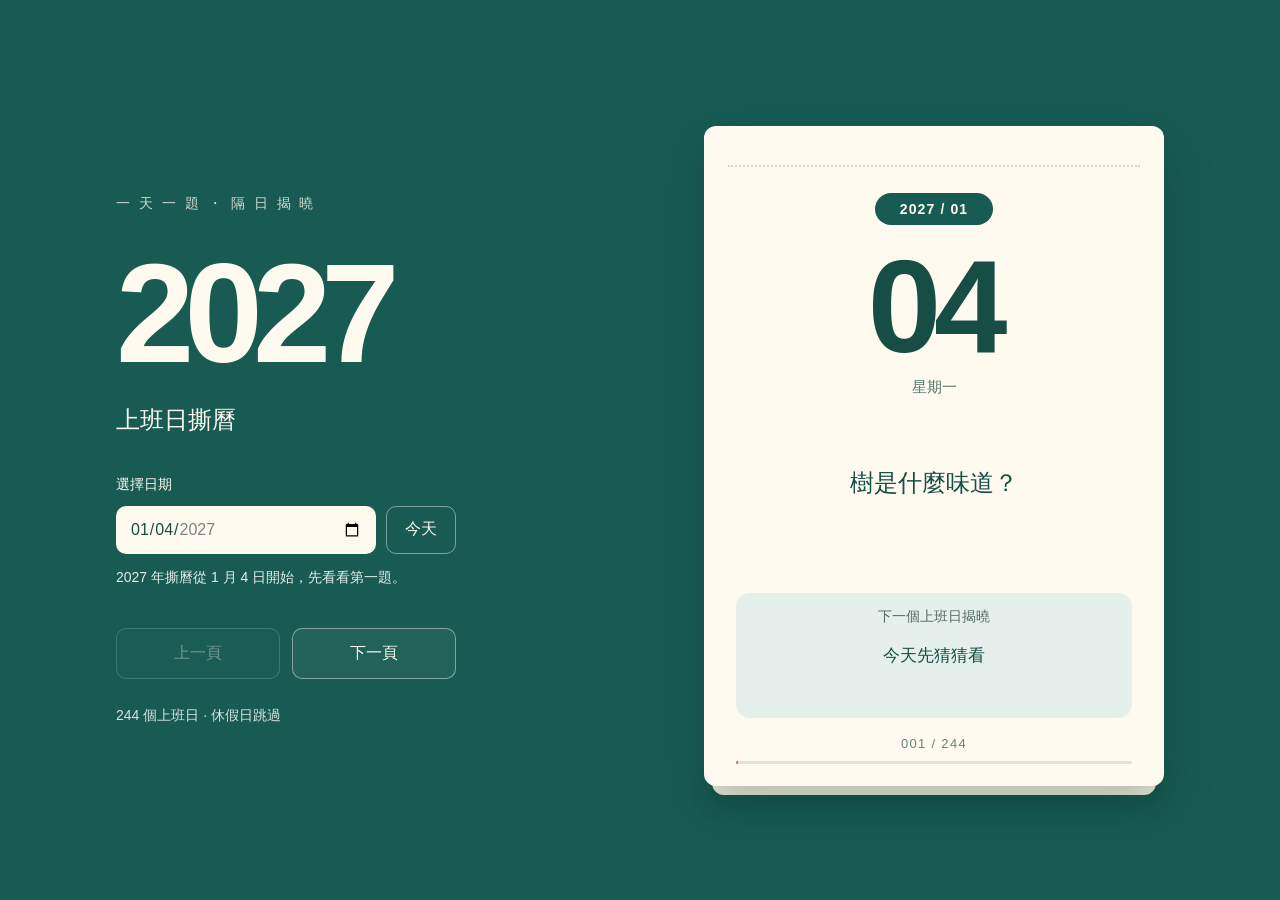
==== calendar-2027/index.html @ 79fb7522 "Publish 2027 daily pun calendar in independent subdirectory" ====
<!doctype html>
<html lang="zh-Hant-TW">
<head>
<meta charset="utf-8"><meta name="viewport" content="width=device-width,initial-scale=1">
<meta name="theme-color" content="#175b52"><title>2027 上班日撕曆</title>
<meta name="description" content="2027 年 244 個上班日，每天一則諧音梗，下一個上班日揭曉答案。">
<link rel="icon" type="image/svg+xml" href="data:image/svg+xml,%3Csvg xmlns='http://www.w3.org/2000/svg' viewBox='0 0 32 32'%3E%3Crect x='3' y='4' width='26' height='25' rx='5' fill='%23175b52'/%3E%3Cpath d='M3 12h26' stroke='%23fffaf0' stroke-width='2'/%3E%3Ctext x='16' y='25' text-anchor='middle' font-size='13' font-family='sans-serif' fill='%23fffaf0'%3E27%3C/text%3E%3C/svg%3E">
<style>
:root{font-family:-apple-system,BlinkMacSystemFont,"Noto Sans TC","PingFang TC","Microsoft JhengHei",sans-serif;color:#164e46;background:#175b52;font-synthesis:none;font-size:16px}*{box-sizing:border-box}body{margin:0}button,input{font:inherit}button{cursor:pointer}button:disabled{opacity:.38;cursor:default}button:focus-visible,input:focus-visible{outline:3px solid #df9b58;outline-offset:4px}main{max-width:1120px;margin:auto;padding:50px 36px 30px;display:grid;grid-template-columns:1fr 460px;gap:64px;align-items:center;min-height:100svh}.intro{color:#fffaf0}.eyebrow{font-size:.875rem;letter-spacing:.18em;opacity:.8}.year{font-size:clamp(5rem,11vw,9rem);font-weight:650;letter-spacing:-.07em;line-height:1.1;margin:24px 0 12px}.intro h1{font-size:1.5rem;font-weight:500;margin:0 0 40px}.date-control{display:flex;flex-direction:column;align-items:flex-start;gap:12px}.date-control label{font-size:.875rem}.picker-row{display:flex;gap:10px;width:100%;max-width:340px}input[type=date]{width:100%;min-width:0;background:#fffaf0;color:#164e46;border:0;border-radius:10px;padding:13px 14px;min-height:48px;color-scheme:light}.today{background:transparent;border:1px solid #ffffff70;color:#fffaf0;border-radius:10px;padding:12px 18px;white-space:nowrap}.note{font-size:.875rem;line-height:1.65;min-height:3em;max-width:330px;color:#e3eeea;margin:12px 0 20px}.nav{display:flex;gap:12px;max-width:340px}.nav button{flex:1;border:1px solid #ffffff70;background:#ffffff0b;color:#fffaf0;border-radius:10px;padding:14px 12px;min-height:48px}.nav button:not(:disabled):hover,.today:hover{background:#ffffff20}.meta{font-size:.875rem;color:#d6e4df;margin:28px 0 0}.paper-wrap{position:relative;padding-bottom:9px}.paper-wrap:after{content:"";position:absolute;left:8px;right:8px;bottom:0;height:30px;background:#eee8d9;border-radius:0 0 12px 12px;z-index:0;box-shadow:0 8px 22px #092c2a30}.paper{position:relative;z-index:1;background:#fffaf0;border-radius:12px;padding:27px 32px 22px;box-shadow:0 18px 48px #092c2a40;min-height:660px;display:flex;flex-direction:column}.perforation{border-top:2px dotted #d5d8cc;margin:12px -8px 26px}.stamp{align-self:center;background:#175b52;color:#fffaf0;border-radius:30px;padding:8px 25px;font-size:.875rem;font-weight:600;letter-spacing:.08em}.day{font-size:8.25rem;font-weight:650;line-height:1;letter-spacing:-.055em;text-align:center;margin:16px 0 5px;font-variant-numeric:tabular-nums}.weekday{text-align:center;font-size:.9375rem;margin:0;color:#53776c}.question{font-size:1.5rem;font-weight:550;line-height:1.75;text-align:center;margin:24px 0 30px;min-height:125px;display:flex;align-items:center;justify-content:center;overflow-wrap:anywhere}.answer-box{background:#e5efeb;border-radius:14px;padding:15px 20px 20px;margin-top:auto;text-align:center;min-height:125px}.answer-label{font-size:.875rem;font-weight:500;color:#526d64;margin:0 0 15px}.answer{font-size:1.0625rem;line-height:1.8;margin:0;overflow-wrap:anywhere}.count{text-align:center;font-size:.8125rem;color:#688177;letter-spacing:.1em;margin:18px 0 10px}.progress{height:3px;background:#dde5db;border-radius:10px;overflow:hidden}.progress span{display:block;height:100%;background:#c77952;width:0;transition:width .2s}.closing .day{font-size:2rem;letter-spacing:0;line-height:1.5;margin:35px 0 12px}.closing .question{font-size:1.1875rem}.closing .answer{font-size:1.5rem}.paper.changing{animation:turn .22s ease-out}@keyframes turn{from{opacity:.45;transform:translateY(7px)}to{opacity:1;transform:translateY(0)}}@media(max-width:850px){main{grid-template-columns:1fr;gap:25px;padding:24px 18px 28px;max-width:540px;min-height:auto}.eyebrow{display:none}.year{font-size:2rem;line-height:1;margin:0;letter-spacing:-.05em}.intro h1{font-size:1rem;margin:0;font-weight:400}.title-row{display:flex;justify-content:space-between;align-items:center;margin-bottom:20px}.date-control{flex-direction:row;align-items:center;gap:12px}.date-control label{white-space:nowrap}.picker-row{max-width:none}.note{max-width:none;min-height:0;margin:10px 0 16px;font-size:.8125rem}.nav{max-width:none}.meta{display:none}.paper{padding:20px 27px 18px;min-height:590px}.perforation{margin:7px -5px 20px}.day{font-size:7rem}.question{font-size:1.375rem;min-height:105px;margin:18px 0 24px}.answer-box{min-height:120px}.nav button{padding:11px 10px}.answer{font-size:1rem}}@media(prefers-reduced-motion:reduce){*{animation:none!important;transition:none!important}}@media print{body{background:white}main{display:block;padding:0}.intro{display:none}.paper-wrap{max-width:105mm;margin:auto}.paper-wrap:after{display:none}.paper{box-shadow:none}}
</style>
</head>
<body><main>
<section class="intro" aria-label="日期選擇">
<div class="eyebrow">一 天 一 題 ・ 隔 日 揭 曉</div>
<div class="title-row"><div class="year">2027</div><h1>上班日撕曆</h1></div>
<div class="date-control"><label for="date">選擇日期</label><div class="picker-row"><input id="date" type="date" min="2027-01-04" max="2027-12-30"><button type="button" class="today" id="today">今天</button></div></div>
<p class="note" id="note" role="status"></p>
<nav class="nav" aria-label="切換撕曆"><button id="prev" type="button">上一頁</button><button id="next" type="button">下一頁</button></nav>
<p class="meta">244 個上班日 · 休假日跳過</p>
</section>
<div class="paper-wrap"><article class="paper" id="paper" aria-label="當日撕曆">
<div class="perforation" aria-hidden="true"></div><div class="stamp" id="stamp"></div><div class="day" id="day"></div><p class="weekday" id="weekday"></p>
<h2 class="question" id="question"></h2>
<section class="answer-box" aria-labelledby="answer-label"><h3 class="answer-label" id="answer-label"></h3><p class="answer" id="answer"></p></section>
<div class="count" id="count"></div><div class="progress" aria-hidden="true"><span id="progress"></span></div>
</article></div>
</main><script src="calendar-data.js"></script><script src="calendar.js"></script></body></html>
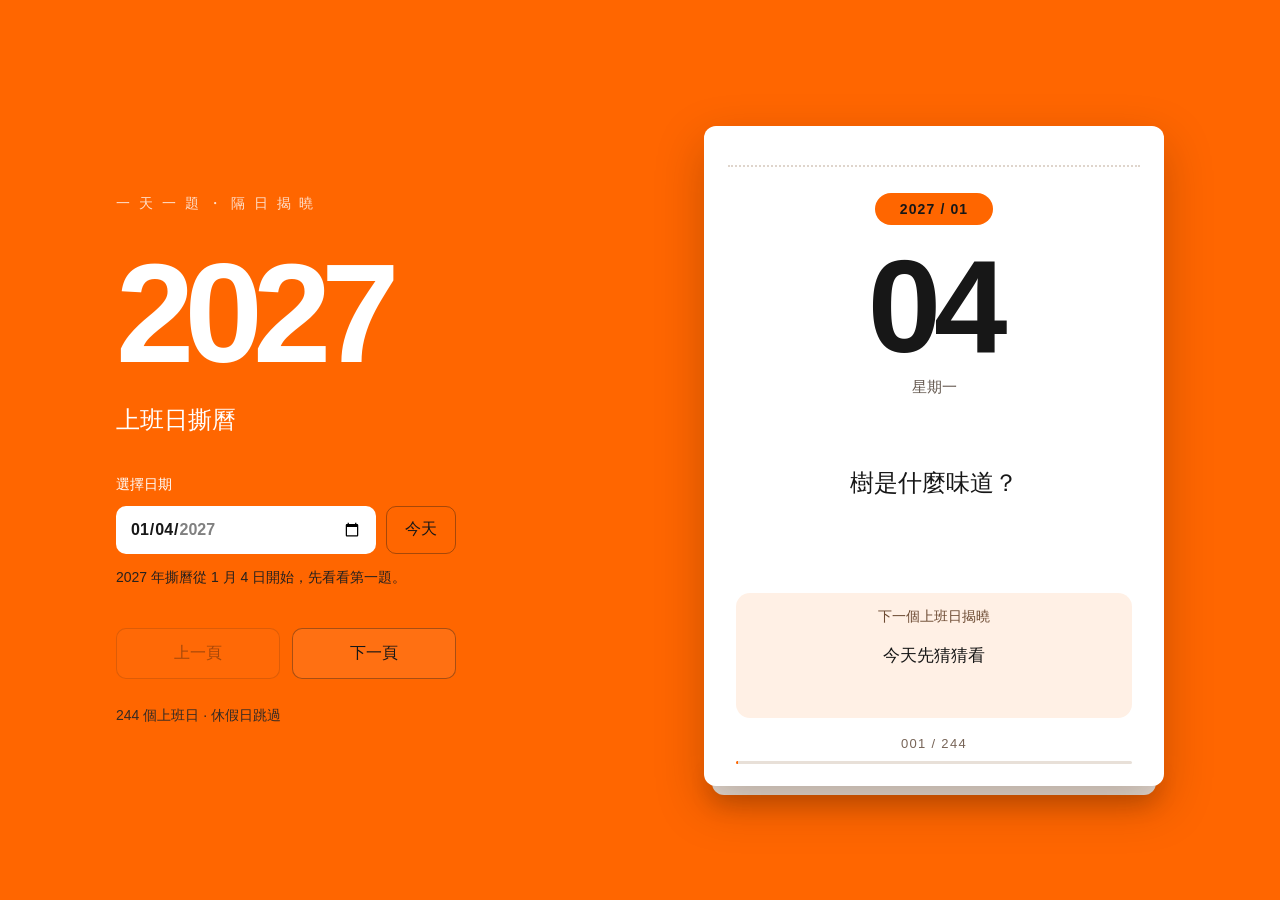
==== commit fbdd8420: "Restyle daily calendar with bold orange, black and white theme" ====
--- a/calendar-2027/index.html
+++ b/calendar-2027/index.html
@@ -2,12 +2,14 @@
 <html lang="zh-Hant-TW">
 <head>
 <meta charset="utf-8"><meta name="viewport" content="width=device-width,initial-scale=1">
-<meta name="theme-color" content="#175b52"><title>2027 上班日撕曆</title>
+<meta name="theme-color" content="#ff6600"><title>2027 上班日撕曆</title>
 <meta name="description" content="2027 年 244 個上班日，每天一則諧音梗，下一個上班日揭曉答案。">
-<link rel="icon" type="image/svg+xml" href="data:image/svg+xml,%3Csvg xmlns='http://www.w3.org/2000/svg' viewBox='0 0 32 32'%3E%3Crect x='3' y='4' width='26' height='25' rx='5' fill='%23175b52'/%3E%3Cpath d='M3 12h26' stroke='%23fffaf0' stroke-width='2'/%3E%3Ctext x='16' y='25' text-anchor='middle' font-size='13' font-family='sans-serif' fill='%23fffaf0'%3E27%3C/text%3E%3C/svg%3E">
+<link rel="icon" type="image/svg+xml" href="data:image/svg+xml,%3Csvg xmlns='http://www.w3.org/2000/svg' viewBox='0 0 32 32'%3E%3Crect x='3' y='4' width='26' height='25' rx='5' fill='%23ff6600'/%3E%3Cpath d='M3 12h26' stroke='%23171717' stroke-width='2'/%3E%3Ctext x='16' y='25' text-anchor='middle' font-size='13' font-family='sans-serif' fill='%23171717'%3E27%3C/text%3E%3C/svg%3E">
 <style>
-:root{font-family:-apple-system,BlinkMacSystemFont,"Noto Sans TC","PingFang TC","Microsoft JhengHei",sans-serif;color:#164e46;background:#175b52;font-synthesis:none;font-size:16px}*{box-sizing:border-box}body{margin:0}button,input{font:inherit}button{cursor:pointer}button:disabled{opacity:.38;cursor:default}button:focus-visible,input:focus-visible{outline:3px solid #df9b58;outline-offset:4px}main{max-width:1120px;margin:auto;padding:50px 36px 30px;display:grid;grid-template-columns:1fr 460px;gap:64px;align-items:center;min-height:100svh}.intro{color:#fffaf0}.eyebrow{font-size:.875rem;letter-spacing:.18em;opacity:.8}.year{font-size:clamp(5rem,11vw,9rem);font-weight:650;letter-spacing:-.07em;line-height:1.1;margin:24px 0 12px}.intro h1{font-size:1.5rem;font-weight:500;margin:0 0 40px}.date-control{display:flex;flex-direction:column;align-items:flex-start;gap:12px}.date-control label{font-size:.875rem}.picker-row{display:flex;gap:10px;width:100%;max-width:340px}input[type=date]{width:100%;min-width:0;background:#fffaf0;color:#164e46;border:0;border-radius:10px;padding:13px 14px;min-height:48px;color-scheme:light}.today{background:transparent;border:1px solid #ffffff70;color:#fffaf0;border-radius:10px;padding:12px 18px;white-space:nowrap}.note{font-size:.875rem;line-height:1.65;min-height:3em;max-width:330px;color:#e3eeea;margin:12px 0 20px}.nav{display:flex;gap:12px;max-width:340px}.nav button{flex:1;border:1px solid #ffffff70;background:#ffffff0b;color:#fffaf0;border-radius:10px;padding:14px 12px;min-height:48px}.nav button:not(:disabled):hover,.today:hover{background:#ffffff20}.meta{font-size:.875rem;color:#d6e4df;margin:28px 0 0}.paper-wrap{position:relative;padding-bottom:9px}.paper-wrap:after{content:"";position:absolute;left:8px;right:8px;bottom:0;height:30px;background:#eee8d9;border-radius:0 0 12px 12px;z-index:0;box-shadow:0 8px 22px #092c2a30}.paper{position:relative;z-index:1;background:#fffaf0;border-radius:12px;padding:27px 32px 22px;box-shadow:0 18px 48px #092c2a40;min-height:660px;display:flex;flex-direction:column}.perforation{border-top:2px dotted #d5d8cc;margin:12px -8px 26px}.stamp{align-self:center;background:#175b52;color:#fffaf0;border-radius:30px;padding:8px 25px;font-size:.875rem;font-weight:600;letter-spacing:.08em}.day{font-size:8.25rem;font-weight:650;line-height:1;letter-spacing:-.055em;text-align:center;margin:16px 0 5px;font-variant-numeric:tabular-nums}.weekday{text-align:center;font-size:.9375rem;margin:0;color:#53776c}.question{font-size:1.5rem;font-weight:550;line-height:1.75;text-align:center;margin:24px 0 30px;min-height:125px;display:flex;align-items:center;justify-content:center;overflow-wrap:anywhere}.answer-box{background:#e5efeb;border-radius:14px;padding:15px 20px 20px;margin-top:auto;text-align:center;min-height:125px}.answer-label{font-size:.875rem;font-weight:500;color:#526d64;margin:0 0 15px}.answer{font-size:1.0625rem;line-height:1.8;margin:0;overflow-wrap:anywhere}.count{text-align:center;font-size:.8125rem;color:#688177;letter-spacing:.1em;margin:18px 0 10px}.progress{height:3px;background:#dde5db;border-radius:10px;overflow:hidden}.progress span{display:block;height:100%;background:#c77952;width:0;transition:width .2s}.closing .day{font-size:2rem;letter-spacing:0;line-height:1.5;margin:35px 0 12px}.closing .question{font-size:1.1875rem}.closing .answer{font-size:1.5rem}.paper.changing{animation:turn .22s ease-out}@keyframes turn{from{opacity:.45;transform:translateY(7px)}to{opacity:1;transform:translateY(0)}}@media(max-width:850px){main{grid-template-columns:1fr;gap:25px;padding:24px 18px 28px;max-width:540px;min-height:auto}.eyebrow{display:none}.year{font-size:2rem;line-height:1;margin:0;letter-spacing:-.05em}.intro h1{font-size:1rem;margin:0;font-weight:400}.title-row{display:flex;justify-content:space-between;align-items:center;margin-bottom:20px}.date-control{flex-direction:row;align-items:center;gap:12px}.date-control label{white-space:nowrap}.picker-row{max-width:none}.note{max-width:none;min-height:0;margin:10px 0 16px;font-size:.8125rem}.nav{max-width:none}.meta{display:none}.paper{padding:20px 27px 18px;min-height:590px}.perforation{margin:7px -5px 20px}.day{font-size:7rem}.question{font-size:1.375rem;min-height:105px;margin:18px 0 24px}.answer-box{min-height:120px}.nav button{padding:11px 10px}.answer{font-size:1rem}}@media(prefers-reduced-motion:reduce){*{animation:none!important;transition:none!important}}@media print{body{background:white}main{display:block;padding:0}.intro{display:none}.paper-wrap{max-width:105mm;margin:auto}.paper-wrap:after{display:none}.paper{box-shadow:none}}
-</style>
+:root{font-family:-apple-system,BlinkMacSystemFont,"Noto Sans TC","PingFang TC","Microsoft JhengHei",sans-serif;color:#171717;background:#ff6600;font-synthesis:none;font-size:16px}*{box-sizing:border-box}body{margin:0}button,input{font:inherit}button{cursor:pointer}button:disabled{opacity:.38;cursor:default}button:focus-visible,input:focus-visible{outline:3px solid #171717;outline-offset:4px}main{max-width:1120px;margin:auto;padding:50px 36px 30px;display:grid;grid-template-columns:1fr 460px;gap:64px;align-items:center;min-height:100svh}.intro{color:#ffffff}.eyebrow{font-size:.875rem;letter-spacing:.18em;opacity:.8}.year{font-size:clamp(5rem,11vw,9rem);font-weight:650;letter-spacing:-.07em;line-height:1.1;margin:24px 0 12px}.intro h1{font-size:1.5rem;font-weight:500;margin:0 0 40px}.date-control{display:flex;flex-direction:column;align-items:flex-start;gap:12px}.date-control label{font-size:.875rem}.picker-row{display:flex;gap:10px;width:100%;max-width:340px}input[type=date]{width:100%;min-width:0;background:#ffffff;color:#171717;border:0;border-radius:10px;padding:13px 14px;min-height:48px;color-scheme:light}.today{background:transparent;border:1px solid #ffffff70;color:#ffffff;border-radius:10px;padding:12px 18px;white-space:nowrap}.note{font-size:.875rem;line-height:1.65;min-height:3em;max-width:330px;color:#26211e;margin:12px 0 20px}.nav{display:flex;gap:12px;max-width:340px}.nav button{flex:1;border:1px solid #ffffff70;background:#ffffff0b;color:#ffffff;border-radius:10px;padding:14px 12px;min-height:48px}.nav button:not(:disabled):hover,.today:hover{background:#ffffff20}.meta{font-size:.875rem;color:#342a24;margin:28px 0 0}.paper-wrap{position:relative;padding-bottom:9px}.paper-wrap:after{content:"";position:absolute;left:8px;right:8px;bottom:0;height:30px;background:#e8ded6;border-radius:0 0 12px 12px;z-index:0;box-shadow:0 8px 22px #27120530}.paper{position:relative;z-index:1;background:#ffffff;border-radius:12px;padding:27px 32px 22px;box-shadow:0 18px 48px #27120540;min-height:660px;display:flex;flex-direction:column}.perforation{border-top:2px dotted #dfd5cc;margin:12px -8px 26px}.stamp{align-self:center;background:#ff6600;color:#ffffff;border-radius:30px;padding:8px 25px;font-size:.875rem;font-weight:600;letter-spacing:.08em}.day{font-size:8.25rem;font-weight:650;line-height:1;letter-spacing:-.055em;text-align:center;margin:16px 0 5px;font-variant-numeric:tabular-nums}.weekday{text-align:center;font-size:.9375rem;margin:0;color:#63574e}.question{font-size:1.5rem;font-weight:550;line-height:1.75;text-align:center;margin:24px 0 30px;min-height:125px;display:flex;align-items:center;justify-content:center;overflow-wrap:anywhere}.answer-box{background:#fff0e5;border-radius:14px;padding:15px 20px 20px;margin-top:auto;text-align:center;min-height:125px}.answer-label{font-size:.875rem;font-weight:500;color:#6c4a32;margin:0 0 15px}.answer{font-size:1.0625rem;line-height:1.8;margin:0;overflow-wrap:anywhere}.count{text-align:center;font-size:.8125rem;color:#776457;letter-spacing:.1em;margin:18px 0 10px}.progress{height:3px;background:#e8e0d8;border-radius:10px;overflow:hidden}.progress span{display:block;height:100%;background:#ff6600;width:0;transition:width .2s}.closing .day{font-size:2rem;letter-spacing:0;line-height:1.5;margin:35px 0 12px}.closing .question{font-size:1.1875rem}.closing .answer{font-size:1.5rem}.paper.changing{animation:turn .22s ease-out}@keyframes turn{from{opacity:.45;transform:translateY(7px)}to{opacity:1;transform:translateY(0)}}@media(max-width:850px){main{grid-template-columns:1fr;gap:25px;padding:24px 18px 28px;max-width:540px;min-height:auto}.eyebrow{display:none}.year{font-size:2rem;line-height:1;margin:0;letter-spacing:-.05em}.intro h1{font-size:1rem;margin:0;font-weight:400}.title-row{display:flex;justify-content:space-between;align-items:center;margin-bottom:20px}.date-control{flex-direction:row;align-items:center;gap:12px}.date-control label{white-space:nowrap}.picker-row{max-width:none}.note{max-width:none;min-height:0;margin:10px 0 16px;font-size:.8125rem}.nav{max-width:none}.meta{display:none}.paper{padding:20px 27px 18px;min-height:590px}.perforation{margin:7px -5px 20px}.day{font-size:7rem}.question{font-size:1.375rem;min-height:105px;margin:18px 0 24px}.answer-box{min-height:120px}.nav button{padding:11px 10px}.answer{font-size:1rem}}@media(prefers-reduced-motion:reduce){*{animation:none!important;transition:none!important}}@media print{body{background:white}main{display:block;padding:0}.intro{display:none}.paper-wrap{max-width:105mm;margin:auto}.paper-wrap:after{display:none}.paper{box-shadow:none}}
+
++.intro{color:#171717}.year{font-weight:850}.intro h1{font-weight:700}.eyebrow{font-weight:650}.today,.nav button{color:#171717;border-color:#17171760;font-weight:600}.nav button{background:#ffffff12}.nav button:not(:disabled):hover,.today:hover{background:#171717;color:#ffffff}.stamp{color:#171717;font-weight:750}.day{font-weight:800}.question{font-weight:700}.paper{color:#171717}.picker-row input{font-weight:600}.answer-label{font-weight:650}.meta{color:#342a24}
++</style>
 </head>
 <body><main>
 <section class="intro" aria-label="日期選擇">
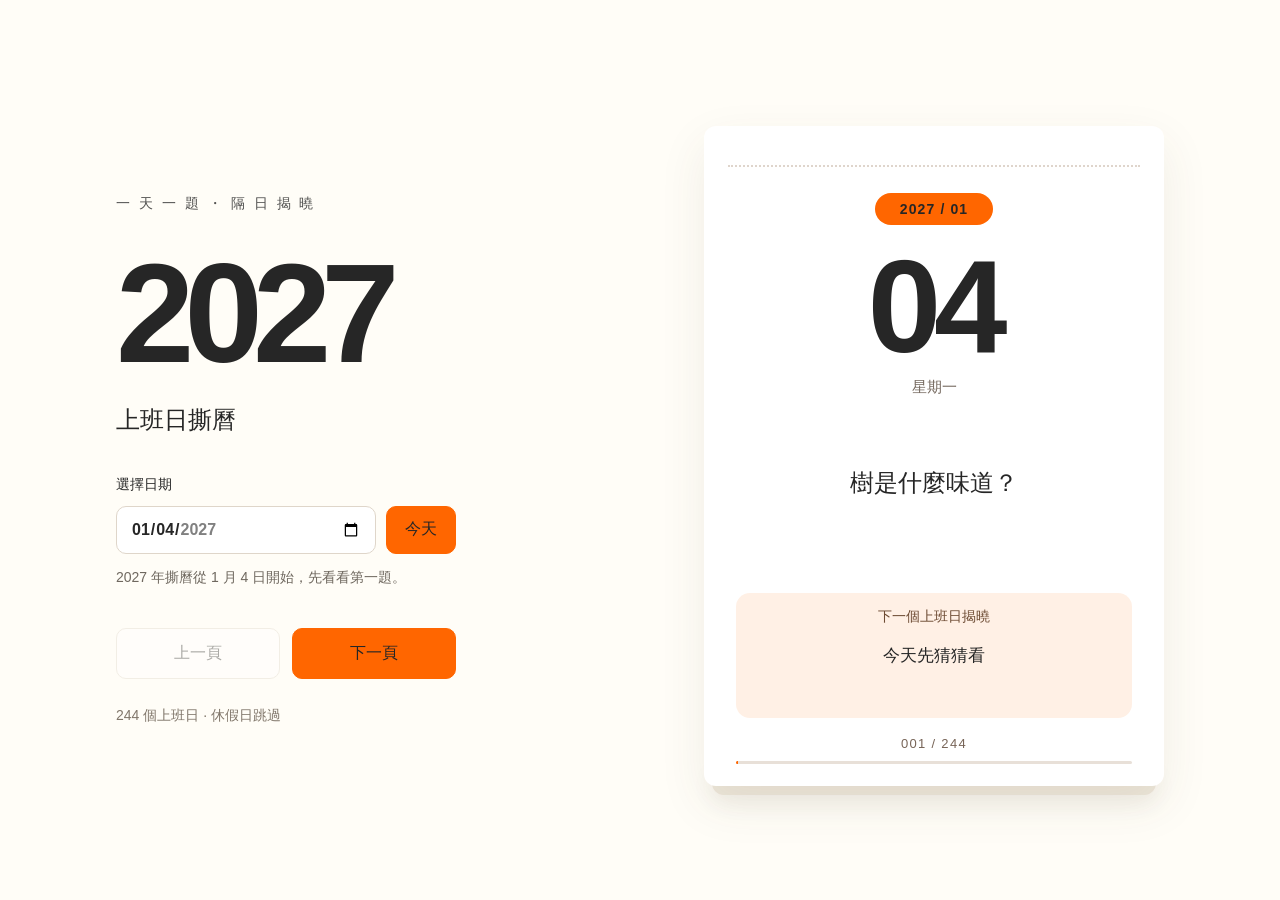
==== commit 01a9015a: "Soften calendar background to warm white with orange accents" ====
--- a/calendar-2027/index.html
+++ b/calendar-2027/index.html
@@ -2,13 +2,15 @@
 <html lang="zh-Hant-TW">
 <head>
 <meta charset="utf-8"><meta name="viewport" content="width=device-width,initial-scale=1">
-<meta name="theme-color" content="#ff6600"><title>2027 上班日撕曆</title>
+<meta name="theme-color" content="#FFFDF7"><title>2027 上班日撕曆</title>
 <meta name="description" content="2027 年 244 個上班日，每天一則諧音梗，下一個上班日揭曉答案。">
 <link rel="icon" type="image/svg+xml" href="data:image/svg+xml,%3Csvg xmlns='http://www.w3.org/2000/svg' viewBox='0 0 32 32'%3E%3Crect x='3' y='4' width='26' height='25' rx='5' fill='%23ff6600'/%3E%3Cpath d='M3 12h26' stroke='%23171717' stroke-width='2'/%3E%3Ctext x='16' y='25' text-anchor='middle' font-size='13' font-family='sans-serif' fill='%23171717'%3E27%3C/text%3E%3C/svg%3E">
 <style>
-:root{font-family:-apple-system,BlinkMacSystemFont,"Noto Sans TC","PingFang TC","Microsoft JhengHei",sans-serif;color:#171717;background:#ff6600;font-synthesis:none;font-size:16px}*{box-sizing:border-box}body{margin:0}button,input{font:inherit}button{cursor:pointer}button:disabled{opacity:.38;cursor:default}button:focus-visible,input:focus-visible{outline:3px solid #171717;outline-offset:4px}main{max-width:1120px;margin:auto;padding:50px 36px 30px;display:grid;grid-template-columns:1fr 460px;gap:64px;align-items:center;min-height:100svh}.intro{color:#ffffff}.eyebrow{font-size:.875rem;letter-spacing:.18em;opacity:.8}.year{font-size:clamp(5rem,11vw,9rem);font-weight:650;letter-spacing:-.07em;line-height:1.1;margin:24px 0 12px}.intro h1{font-size:1.5rem;font-weight:500;margin:0 0 40px}.date-control{display:flex;flex-direction:column;align-items:flex-start;gap:12px}.date-control label{font-size:.875rem}.picker-row{display:flex;gap:10px;width:100%;max-width:340px}input[type=date]{width:100%;min-width:0;background:#ffffff;color:#171717;border:0;border-radius:10px;padding:13px 14px;min-height:48px;color-scheme:light}.today{background:transparent;border:1px solid #ffffff70;color:#ffffff;border-radius:10px;padding:12px 18px;white-space:nowrap}.note{font-size:.875rem;line-height:1.65;min-height:3em;max-width:330px;color:#26211e;margin:12px 0 20px}.nav{display:flex;gap:12px;max-width:340px}.nav button{flex:1;border:1px solid #ffffff70;background:#ffffff0b;color:#ffffff;border-radius:10px;padding:14px 12px;min-height:48px}.nav button:not(:disabled):hover,.today:hover{background:#ffffff20}.meta{font-size:.875rem;color:#342a24;margin:28px 0 0}.paper-wrap{position:relative;padding-bottom:9px}.paper-wrap:after{content:"";position:absolute;left:8px;right:8px;bottom:0;height:30px;background:#e8ded6;border-radius:0 0 12px 12px;z-index:0;box-shadow:0 8px 22px #27120530}.paper{position:relative;z-index:1;background:#ffffff;border-radius:12px;padding:27px 32px 22px;box-shadow:0 18px 48px #27120540;min-height:660px;display:flex;flex-direction:column}.perforation{border-top:2px dotted #dfd5cc;margin:12px -8px 26px}.stamp{align-self:center;background:#ff6600;color:#ffffff;border-radius:30px;padding:8px 25px;font-size:.875rem;font-weight:600;letter-spacing:.08em}.day{font-size:8.25rem;font-weight:650;line-height:1;letter-spacing:-.055em;text-align:center;margin:16px 0 5px;font-variant-numeric:tabular-nums}.weekday{text-align:center;font-size:.9375rem;margin:0;color:#63574e}.question{font-size:1.5rem;font-weight:550;line-height:1.75;text-align:center;margin:24px 0 30px;min-height:125px;display:flex;align-items:center;justify-content:center;overflow-wrap:anywhere}.answer-box{background:#fff0e5;border-radius:14px;padding:15px 20px 20px;margin-top:auto;text-align:center;min-height:125px}.answer-label{font-size:.875rem;font-weight:500;color:#6c4a32;margin:0 0 15px}.answer{font-size:1.0625rem;line-height:1.8;margin:0;overflow-wrap:anywhere}.count{text-align:center;font-size:.8125rem;color:#776457;letter-spacing:.1em;margin:18px 0 10px}.progress{height:3px;background:#e8e0d8;border-radius:10px;overflow:hidden}.progress span{display:block;height:100%;background:#ff6600;width:0;transition:width .2s}.closing .day{font-size:2rem;letter-spacing:0;line-height:1.5;margin:35px 0 12px}.closing .question{font-size:1.1875rem}.closing .answer{font-size:1.5rem}.paper.changing{animation:turn .22s ease-out}@keyframes turn{from{opacity:.45;transform:translateY(7px)}to{opacity:1;transform:translateY(0)}}@media(max-width:850px){main{grid-template-columns:1fr;gap:25px;padding:24px 18px 28px;max-width:540px;min-height:auto}.eyebrow{display:none}.year{font-size:2rem;line-height:1;margin:0;letter-spacing:-.05em}.intro h1{font-size:1rem;margin:0;font-weight:400}.title-row{display:flex;justify-content:space-between;align-items:center;margin-bottom:20px}.date-control{flex-direction:row;align-items:center;gap:12px}.date-control label{white-space:nowrap}.picker-row{max-width:none}.note{max-width:none;min-height:0;margin:10px 0 16px;font-size:.8125rem}.nav{max-width:none}.meta{display:none}.paper{padding:20px 27px 18px;min-height:590px}.perforation{margin:7px -5px 20px}.day{font-size:7rem}.question{font-size:1.375rem;min-height:105px;margin:18px 0 24px}.answer-box{min-height:120px}.nav button{padding:11px 10px}.answer{font-size:1rem}}@media(prefers-reduced-motion:reduce){*{animation:none!important;transition:none!important}}@media print{body{background:white}main{display:block;padding:0}.intro{display:none}.paper-wrap{max-width:105mm;margin:auto}.paper-wrap:after{display:none}.paper{box-shadow:none}}
+:root{font-family:-apple-system,BlinkMacSystemFont,"Noto Sans TC","PingFang TC","Microsoft JhengHei",sans-serif;color:#171717;background:#FFFDF7;font-synthesis:none;font-size:16px}*{box-sizing:border-box}body{margin:0}button,input{font:inherit}button{cursor:pointer}button:disabled{opacity:.38;cursor:default}button:focus-visible,input:focus-visible{outline:3px solid #171717;outline-offset:4px}main{max-width:1120px;margin:auto;padding:50px 36px 30px;display:grid;grid-template-columns:1fr 460px;gap:64px;align-items:center;min-height:100svh}.intro{color:#ffffff}.eyebrow{font-size:.875rem;letter-spacing:.18em;opacity:.8}.year{font-size:clamp(5rem,11vw,9rem);font-weight:650;letter-spacing:-.07em;line-height:1.1;margin:24px 0 12px}.intro h1{font-size:1.5rem;font-weight:500;margin:0 0 40px}.date-control{display:flex;flex-direction:column;align-items:flex-start;gap:12px}.date-control label{font-size:.875rem}.picker-row{display:flex;gap:10px;width:100%;max-width:340px}input[type=date]{width:100%;min-width:0;background:#ffffff;color:#171717;border:0;border-radius:10px;padding:13px 14px;min-height:48px;color-scheme:light}.today{background:transparent;border:1px solid #ffffff70;color:#ffffff;border-radius:10px;padding:12px 18px;white-space:nowrap}.note{font-size:.875rem;line-height:1.65;min-height:3em;max-width:330px;color:#26211e;margin:12px 0 20px}.nav{display:flex;gap:12px;max-width:340px}.nav button{flex:1;border:1px solid #ffffff70;background:#ffffff0b;color:#ffffff;border-radius:10px;padding:14px 12px;min-height:48px}.nav button:not(:disabled):hover,.today:hover{background:#ffffff20}.meta{font-size:.875rem;color:#342a24;margin:28px 0 0}.paper-wrap{position:relative;padding-bottom:9px}.paper-wrap:after{content:"";position:absolute;left:8px;right:8px;bottom:0;height:30px;background:#e8ded6;border-radius:0 0 12px 12px;z-index:0;box-shadow:0 8px 22px #27120530}.paper{position:relative;z-index:1;background:#ffffff;border-radius:12px;padding:27px 32px 22px;box-shadow:0 18px 48px #27120540;min-height:660px;display:flex;flex-direction:column}.perforation{border-top:2px dotted #dfd5cc;margin:12px -8px 26px}.stamp{align-self:center;background:#ff6600;color:#ffffff;border-radius:30px;padding:8px 25px;font-size:.875rem;font-weight:600;letter-spacing:.08em}.day{font-size:8.25rem;font-weight:650;line-height:1;letter-spacing:-.055em;text-align:center;margin:16px 0 5px;font-variant-numeric:tabular-nums}.weekday{text-align:center;font-size:.9375rem;margin:0;color:#63574e}.question{font-size:1.5rem;font-weight:550;line-height:1.75;text-align:center;margin:24px 0 30px;min-height:125px;display:flex;align-items:center;justify-content:center;overflow-wrap:anywhere}.answer-box{background:#fff0e5;border-radius:14px;padding:15px 20px 20px;margin-top:auto;text-align:center;min-height:125px}.answer-label{font-size:.875rem;font-weight:500;color:#6c4a32;margin:0 0 15px}.answer{font-size:1.0625rem;line-height:1.8;margin:0;overflow-wrap:anywhere}.count{text-align:center;font-size:.8125rem;color:#776457;letter-spacing:.1em;margin:18px 0 10px}.progress{height:3px;background:#e8e0d8;border-radius:10px;overflow:hidden}.progress span{display:block;height:100%;background:#ff6600;width:0;transition:width .2s}.closing .day{font-size:2rem;letter-spacing:0;line-height:1.5;margin:35px 0 12px}.closing .question{font-size:1.1875rem}.closing .answer{font-size:1.5rem}.paper.changing{animation:turn .22s ease-out}@keyframes turn{from{opacity:.45;transform:translateY(7px)}to{opacity:1;transform:translateY(0)}}@media(max-width:850px){main{grid-template-columns:1fr;gap:25px;padding:24px 18px 28px;max-width:540px;min-height:auto}.eyebrow{display:none}.year{font-size:2rem;line-height:1;margin:0;letter-spacing:-.05em}.intro h1{font-size:1rem;margin:0;font-weight:400}.title-row{display:flex;justify-content:space-between;align-items:center;margin-bottom:20px}.date-control{flex-direction:row;align-items:center;gap:12px}.date-control label{white-space:nowrap}.picker-row{max-width:none}.note{max-width:none;min-height:0;margin:10px 0 16px;font-size:.8125rem}.nav{max-width:none}.meta{display:none}.paper{padding:20px 27px 18px;min-height:590px}.perforation{margin:7px -5px 20px}.day{font-size:7rem}.question{font-size:1.375rem;min-height:105px;margin:18px 0 24px}.answer-box{min-height:120px}.nav button{padding:11px 10px}.answer{font-size:1rem}}@media(prefers-reduced-motion:reduce){*{animation:none!important;transition:none!important}}@media print{body{background:white}main{display:block;padding:0}.intro{display:none}.paper-wrap{max-width:105mm;margin:auto}.paper-wrap:after{display:none}.paper{box-shadow:none}}
 
 +.intro{color:#171717}.year{font-weight:850}.intro h1{font-weight:700}.eyebrow{font-weight:650}.today,.nav button{color:#171717;border-color:#17171760;font-weight:600}.nav button{background:#ffffff12}.nav button:not(:disabled):hover,.today:hover{background:#171717;color:#ffffff}.stamp{color:#171717;font-weight:750}.day{font-weight:800}.question{font-weight:700}.paper{color:#171717}.picker-row input{font-weight:600}.answer-label{font-weight:650}.meta{color:#342a24}
++
++:root{color:#262626;background:#FFFDF7}.intro{color:#262626}.note{color:#6f685f}.meta{color:#80766a}.paper{color:#262626;box-shadow:0 18px 48px #51423116}.paper-wrap:after{background:#eee7da;box-shadow:0 8px 22px #51423112}.nav button{background:#ffffff;border-color:#dfd6ca;color:#262626}.today,#next{background:#FF6600;border-color:#FF6600;color:#262626}.today:hover,#next:not(:disabled):hover{background:#ed5c00;border-color:#ed5c00;color:#171717}.nav #prev:not(:disabled):hover{background:#FFF0E5;border-color:#e7b58e;color:#262626}.picker-row input{border:1px solid #dfd6ca;color:#262626}.stamp{background:#FF6600;color:#262626}.answer-box{background:#FFF0E5}.weekday{color:#74685e}
 +</style>
 </head>
 <body><main>
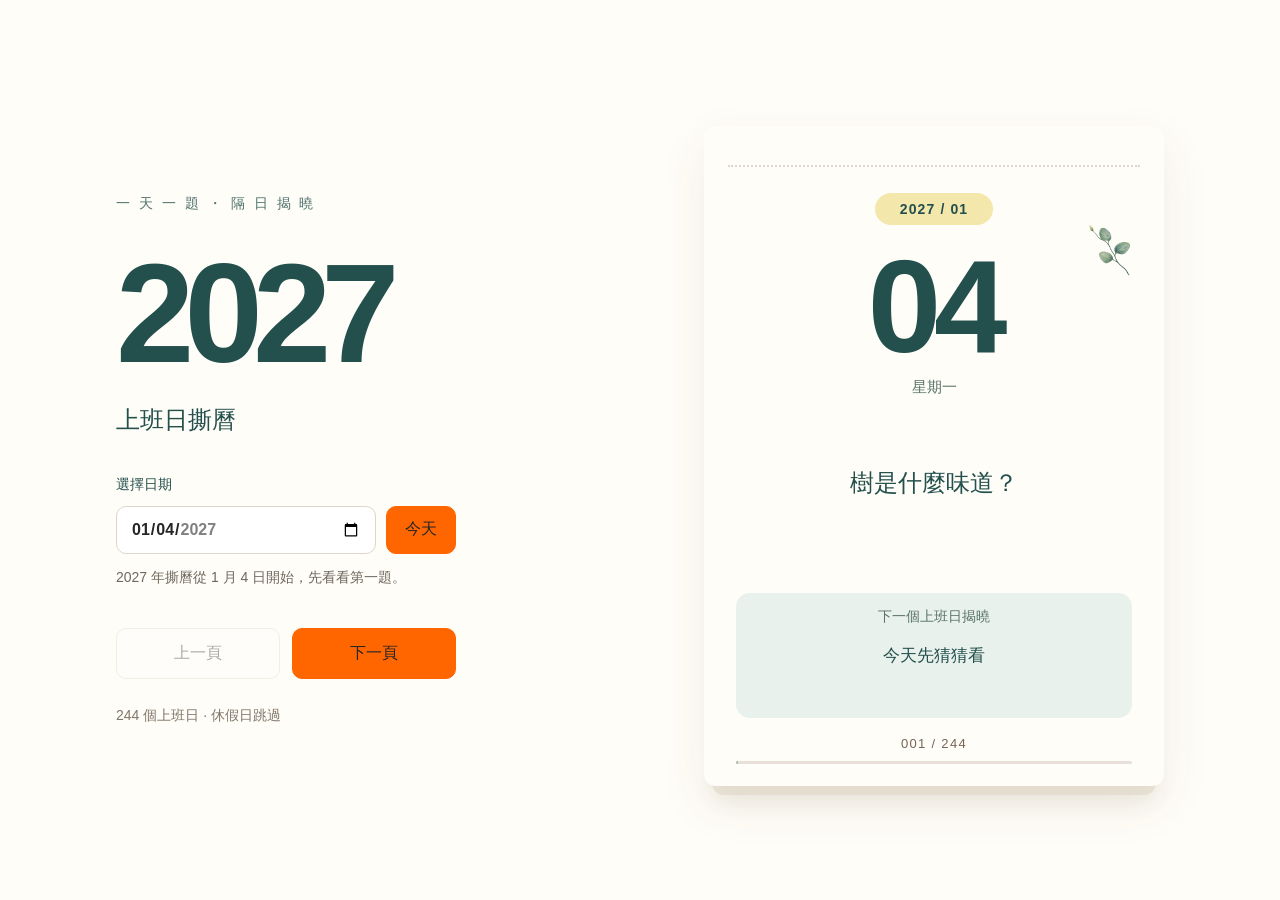
==== commit 4267a253: "Match calendar preview to nature-themed printable pages with botanical ornament" ====
--- a/calendar-2027/index.html
+++ b/calendar-2027/index.html
@@ -11,6 +11,8 @@
 +.intro{color:#171717}.year{font-weight:850}.intro h1{font-weight:700}.eyebrow{font-weight:650}.today,.nav button{color:#171717;border-color:#17171760;font-weight:600}.nav button{background:#ffffff12}.nav button:not(:disabled):hover,.today:hover{background:#171717;color:#ffffff}.stamp{color:#171717;font-weight:750}.day{font-weight:800}.question{font-weight:700}.paper{color:#171717}.picker-row input{font-weight:600}.answer-label{font-weight:650}.meta{color:#342a24}
 +
 +:root{color:#262626;background:#FFFDF7}.intro{color:#262626}.note{color:#6f685f}.meta{color:#80766a}.paper{color:#262626;box-shadow:0 18px 48px #51423116}.paper-wrap:after{background:#eee7da;box-shadow:0 8px 22px #51423112}.nav button{background:#ffffff;border-color:#dfd6ca;color:#262626}.today,#next{background:#FF6600;border-color:#FF6600;color:#262626}.today:hover,#next:not(:disabled):hover{background:#ed5c00;border-color:#ed5c00;color:#171717}.nav #prev:not(:disabled):hover{background:#FFF0E5;border-color:#e7b58e;color:#262626}.picker-row input{border:1px solid #dfd6ca;color:#262626}.stamp{background:#FF6600;color:#262626}.answer-box{background:#FFF0E5}.weekday{color:#74685e}
++
++:root{background:#FFFDF7;color:#234F4C}.paper{background:#FFFDF7;color:#234F4C}.intro{color:#234F4C}.stamp{background:#F4E7AC;color:#234F4C}.day,.question{color:#234F4C}.answer-box{background:#E9F1EC}.answer{color:#234F4C}.answer-label,.weekday{color:#59736B}.progress span{background:#A9BEAA}.leaf-ornament{position:absolute;top:94px;right:27px;width:58px;height:58px;object-fit:contain;pointer-events:none}@media(max-width:850px){.leaf-ornament{top:78px;right:22px;width:48px;height:48px}}
 +</style>
 </head>
 <body><main>
@@ -23,7 +25,7 @@
 <p class="meta">244 個上班日 · 休假日跳過</p>
 </section>
 <div class="paper-wrap"><article class="paper" id="paper" aria-label="當日撕曆">
-<div class="perforation" aria-hidden="true"></div><div class="stamp" id="stamp"></div><div class="day" id="day"></div><p class="weekday" id="weekday"></p>
+<div class="perforation" aria-hidden="true"></div><img class="leaf-ornament" src="leaf.png" width="200" height="200" alt="" aria-hidden="true"><div class="stamp" id="stamp"></div><div class="day" id="day"></div><p class="weekday" id="weekday"></p>
 <h2 class="question" id="question"></h2>
 <section class="answer-box" aria-labelledby="answer-label"><h3 class="answer-label" id="answer-label"></h3><p class="answer" id="answer"></p></section>
 <div class="count" id="count"></div><div class="progress" aria-hidden="true"><span id="progress"></span></div>
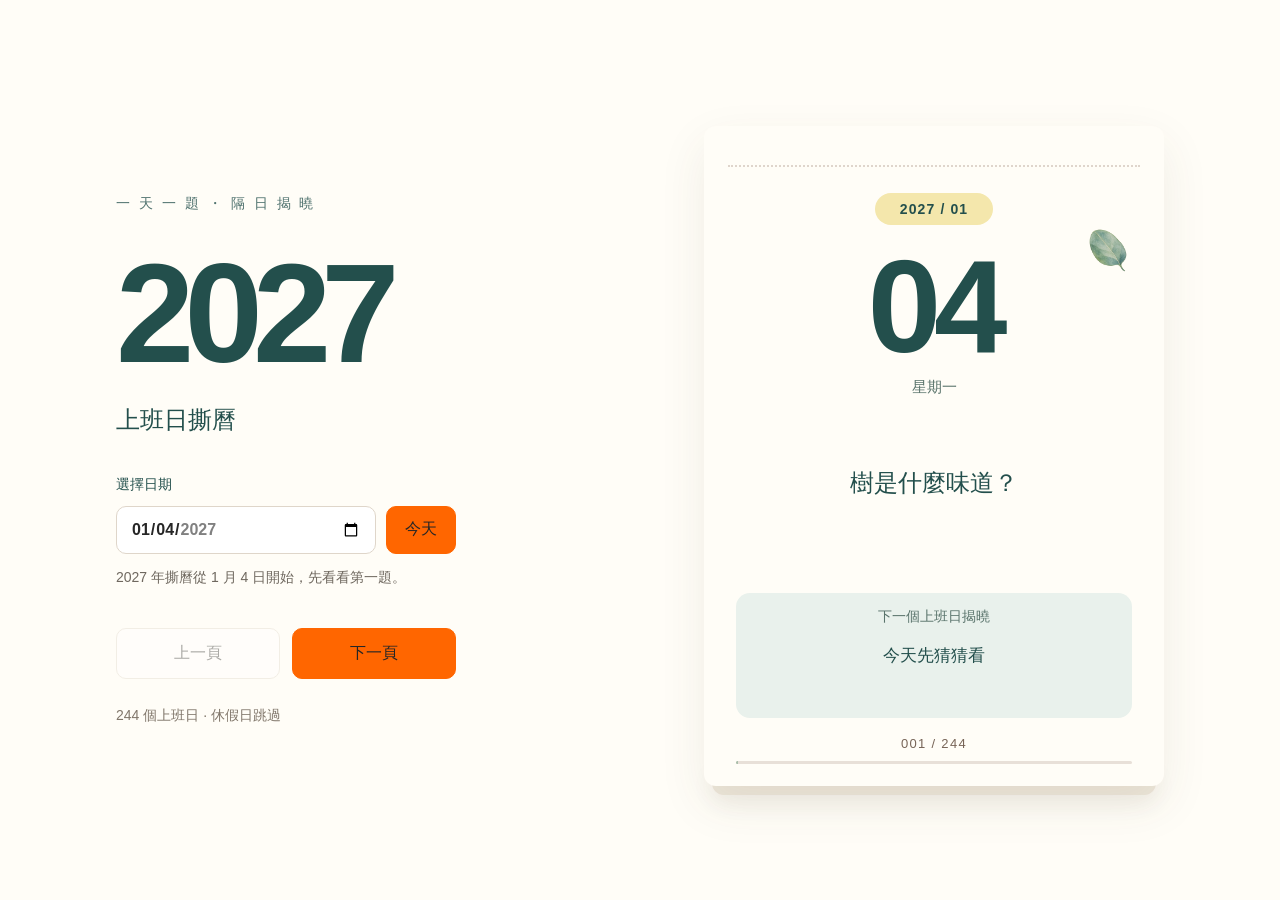
==== commit 08e02732: "Alternate single leaf, flower and sun ornaments to match print calendar" ====
--- a/calendar-2027/index.html
+++ b/calendar-2027/index.html
@@ -25,7 +25,7 @@
 <p class="meta">244 個上班日 · 休假日跳過</p>
 </section>
 <div class="paper-wrap"><article class="paper" id="paper" aria-label="當日撕曆">
-<div class="perforation" aria-hidden="true"></div><img class="leaf-ornament" src="leaf.png" width="200" height="200" alt="" aria-hidden="true"><div class="stamp" id="stamp"></div><div class="day" id="day"></div><p class="weekday" id="weekday"></p>
+<div class="perforation" aria-hidden="true"></div><img id="ornament" class="leaf-ornament" src="leaf-single.png" width="200" height="200" alt="" aria-hidden="true"><div class="stamp" id="stamp"></div><div class="day" id="day"></div><p class="weekday" id="weekday"></p>
 <h2 class="question" id="question"></h2>
 <section class="answer-box" aria-labelledby="answer-label"><h3 class="answer-label" id="answer-label"></h3><p class="answer" id="answer"></p></section>
 <div class="count" id="count"></div><div class="progress" aria-hidden="true"><span id="progress"></span></div>
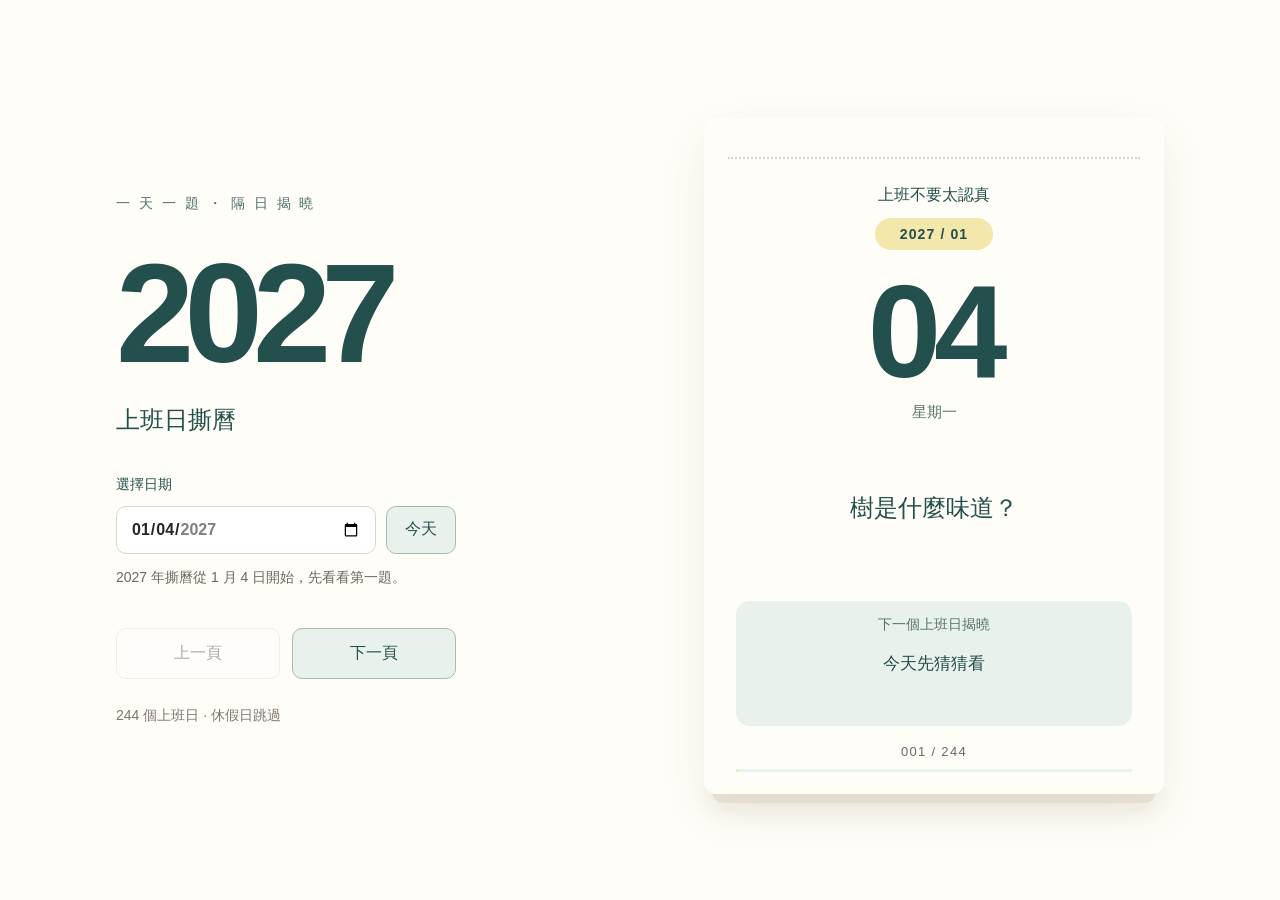
==== commit 3fe54e66: "Add October 23 birthday page and sync final green calendar design" ====
--- a/calendar-2027/index.html
+++ b/calendar-2027/index.html
@@ -4,16 +4,19 @@
 <meta charset="utf-8"><meta name="viewport" content="width=device-width,initial-scale=1">
 <meta name="theme-color" content="#FFFDF7"><title>2027 上班日撕曆</title>
 <meta name="description" content="2027 年 244 個上班日，每天一則諧音梗，下一個上班日揭曉答案。">
-<link rel="icon" type="image/svg+xml" href="data:image/svg+xml,%3Csvg xmlns='http://www.w3.org/2000/svg' viewBox='0 0 32 32'%3E%3Crect x='3' y='4' width='26' height='25' rx='5' fill='%23ff6600'/%3E%3Cpath d='M3 12h26' stroke='%23171717' stroke-width='2'/%3E%3Ctext x='16' y='25' text-anchor='middle' font-size='13' font-family='sans-serif' fill='%23171717'%3E27%3C/text%3E%3C/svg%3E">
+<link rel="icon" type="image/svg+xml" href="data:image/svg+xml,%3Csvg xmlns='http://www.w3.org/2000/svg' viewBox='0 0 32 32'%3E%3Crect x='3' y='4' width='26' height='25' rx='5' fill='%23F4E7AC'/%3E%3Cpath d='M3 12h26' stroke='%23234F4C' stroke-width='2'/%3E%3Ctext x='16' y='25' text-anchor='middle' font-size='13' font-family='sans-serif' fill='%23234F4C'%3E27%3C/text%3E%3C/svg%3E">
 <style>
 :root{font-family:-apple-system,BlinkMacSystemFont,"Noto Sans TC","PingFang TC","Microsoft JhengHei",sans-serif;color:#171717;background:#FFFDF7;font-synthesis:none;font-size:16px}*{box-sizing:border-box}body{margin:0}button,input{font:inherit}button{cursor:pointer}button:disabled{opacity:.38;cursor:default}button:focus-visible,input:focus-visible{outline:3px solid #171717;outline-offset:4px}main{max-width:1120px;margin:auto;padding:50px 36px 30px;display:grid;grid-template-columns:1fr 460px;gap:64px;align-items:center;min-height:100svh}.intro{color:#ffffff}.eyebrow{font-size:.875rem;letter-spacing:.18em;opacity:.8}.year{font-size:clamp(5rem,11vw,9rem);font-weight:650;letter-spacing:-.07em;line-height:1.1;margin:24px 0 12px}.intro h1{font-size:1.5rem;font-weight:500;margin:0 0 40px}.date-control{display:flex;flex-direction:column;align-items:flex-start;gap:12px}.date-control label{font-size:.875rem}.picker-row{display:flex;gap:10px;width:100%;max-width:340px}input[type=date]{width:100%;min-width:0;background:#ffffff;color:#171717;border:0;border-radius:10px;padding:13px 14px;min-height:48px;color-scheme:light}.today{background:transparent;border:1px solid #ffffff70;color:#ffffff;border-radius:10px;padding:12px 18px;white-space:nowrap}.note{font-size:.875rem;line-height:1.65;min-height:3em;max-width:330px;color:#26211e;margin:12px 0 20px}.nav{display:flex;gap:12px;max-width:340px}.nav button{flex:1;border:1px solid #ffffff70;background:#ffffff0b;color:#ffffff;border-radius:10px;padding:14px 12px;min-height:48px}.nav button:not(:disabled):hover,.today:hover{background:#ffffff20}.meta{font-size:.875rem;color:#342a24;margin:28px 0 0}.paper-wrap{position:relative;padding-bottom:9px}.paper-wrap:after{content:"";position:absolute;left:8px;right:8px;bottom:0;height:30px;background:#e8ded6;border-radius:0 0 12px 12px;z-index:0;box-shadow:0 8px 22px #27120530}.paper{position:relative;z-index:1;background:#ffffff;border-radius:12px;padding:27px 32px 22px;box-shadow:0 18px 48px #27120540;min-height:660px;display:flex;flex-direction:column}.perforation{border-top:2px dotted #dfd5cc;margin:12px -8px 26px}.stamp{align-self:center;background:#ff6600;color:#ffffff;border-radius:30px;padding:8px 25px;font-size:.875rem;font-weight:600;letter-spacing:.08em}.day{font-size:8.25rem;font-weight:650;line-height:1;letter-spacing:-.055em;text-align:center;margin:16px 0 5px;font-variant-numeric:tabular-nums}.weekday{text-align:center;font-size:.9375rem;margin:0;color:#63574e}.question{font-size:1.5rem;font-weight:550;line-height:1.75;text-align:center;margin:24px 0 30px;min-height:125px;display:flex;align-items:center;justify-content:center;overflow-wrap:anywhere}.answer-box{background:#fff0e5;border-radius:14px;padding:15px 20px 20px;margin-top:auto;text-align:center;min-height:125px}.answer-label{font-size:.875rem;font-weight:500;color:#6c4a32;margin:0 0 15px}.answer{font-size:1.0625rem;line-height:1.8;margin:0;overflow-wrap:anywhere}.count{text-align:center;font-size:.8125rem;color:#776457;letter-spacing:.1em;margin:18px 0 10px}.progress{height:3px;background:#e8e0d8;border-radius:10px;overflow:hidden}.progress span{display:block;height:100%;background:#ff6600;width:0;transition:width .2s}.closing .day{font-size:2rem;letter-spacing:0;line-height:1.5;margin:35px 0 12px}.closing .question{font-size:1.1875rem}.closing .answer{font-size:1.5rem}.paper.changing{animation:turn .22s ease-out}@keyframes turn{from{opacity:.45;transform:translateY(7px)}to{opacity:1;transform:translateY(0)}}@media(max-width:850px){main{grid-template-columns:1fr;gap:25px;padding:24px 18px 28px;max-width:540px;min-height:auto}.eyebrow{display:none}.year{font-size:2rem;line-height:1;margin:0;letter-spacing:-.05em}.intro h1{font-size:1rem;margin:0;font-weight:400}.title-row{display:flex;justify-content:space-between;align-items:center;margin-bottom:20px}.date-control{flex-direction:row;align-items:center;gap:12px}.date-control label{white-space:nowrap}.picker-row{max-width:none}.note{max-width:none;min-height:0;margin:10px 0 16px;font-size:.8125rem}.nav{max-width:none}.meta{display:none}.paper{padding:20px 27px 18px;min-height:590px}.perforation{margin:7px -5px 20px}.day{font-size:7rem}.question{font-size:1.375rem;min-height:105px;margin:18px 0 24px}.answer-box{min-height:120px}.nav button{padding:11px 10px}.answer{font-size:1rem}}@media(prefers-reduced-motion:reduce){*{animation:none!important;transition:none!important}}@media print{body{background:white}main{display:block;padding:0}.intro{display:none}.paper-wrap{max-width:105mm;margin:auto}.paper-wrap:after{display:none}.paper{box-shadow:none}}
 
-+.intro{color:#171717}.year{font-weight:850}.intro h1{font-weight:700}.eyebrow{font-weight:650}.today,.nav button{color:#171717;border-color:#17171760;font-weight:600}.nav button{background:#ffffff12}.nav button:not(:disabled):hover,.today:hover{background:#171717;color:#ffffff}.stamp{color:#171717;font-weight:750}.day{font-weight:800}.question{font-weight:700}.paper{color:#171717}.picker-row input{font-weight:600}.answer-label{font-weight:650}.meta{color:#342a24}
-+
-+:root{color:#262626;background:#FFFDF7}.intro{color:#262626}.note{color:#6f685f}.meta{color:#80766a}.paper{color:#262626;box-shadow:0 18px 48px #51423116}.paper-wrap:after{background:#eee7da;box-shadow:0 8px 22px #51423112}.nav button{background:#ffffff;border-color:#dfd6ca;color:#262626}.today,#next{background:#FF6600;border-color:#FF6600;color:#262626}.today:hover,#next:not(:disabled):hover{background:#ed5c00;border-color:#ed5c00;color:#171717}.nav #prev:not(:disabled):hover{background:#FFF0E5;border-color:#e7b58e;color:#262626}.picker-row input{border:1px solid #dfd6ca;color:#262626}.stamp{background:#FF6600;color:#262626}.answer-box{background:#FFF0E5}.weekday{color:#74685e}
-+
-+:root{background:#FFFDF7;color:#234F4C}.paper{background:#FFFDF7;color:#234F4C}.intro{color:#234F4C}.stamp{background:#F4E7AC;color:#234F4C}.day,.question{color:#234F4C}.answer-box{background:#E9F1EC}.answer{color:#234F4C}.answer-label,.weekday{color:#59736B}.progress span{background:#A9BEAA}.leaf-ornament{position:absolute;top:94px;right:27px;width:58px;height:58px;object-fit:contain;pointer-events:none}@media(max-width:850px){.leaf-ornament{top:78px;right:22px;width:48px;height:48px}}
-+</style>
+.intro{color:#171717}.year{font-weight:850}.intro h1{font-weight:700}.eyebrow{font-weight:650}.today,.nav button{color:#171717;border-color:#17171760;font-weight:600}.nav button{background:#ffffff12}.nav button:not(:disabled):hover,.today:hover{background:#171717;color:#ffffff}.stamp{color:#171717;font-weight:750}.day{font-weight:800}.question{font-weight:700}.paper{color:#171717}.picker-row input{font-weight:600}.answer-label{font-weight:650}.meta{color:#342a24}
+
+:root{color:#262626;background:#FFFDF7}.intro{color:#262626}.note{color:#6f685f}.meta{color:#80766a}.paper{color:#262626;box-shadow:0 18px 48px #51423116}.paper-wrap:after{background:#eee7da;box-shadow:0 8px 22px #51423112}.nav button{background:#ffffff;border-color:#dfd6ca;color:#262626}.today,#next{background:#FF6600;border-color:#FF6600;color:#262626}.today:hover,#next:not(:disabled):hover{background:#ed5c00;border-color:#ed5c00;color:#171717}.nav #prev:not(:disabled):hover{background:#FFF0E5;border-color:#e7b58e;color:#262626}.picker-row input{border:1px solid #dfd6ca;color:#262626}.stamp{background:#FF6600;color:#262626}.answer-box{background:#FFF0E5}.weekday{color:#74685e}
+
+:root{background:#FFFDF7;color:#234F4C}.paper{background:#FFFDF7;color:#234F4C}.intro{color:#234F4C}.stamp{background:#F4E7AC;color:#234F4C}.day,.question{color:#234F4C}.answer-box{background:#E9F1EC}.answer{color:#234F4C}.answer-label,.weekday{color:#59736B}.progress span{background:#A9BEAA}.leaf-ornament{position:absolute;top:94px;right:27px;width:58px;height:58px;object-fit:contain;pointer-events:none}@media(max-width:850px){.leaf-ornament{top:78px;right:22px;width:48px;height:48px}}
+
+:root{color:#234F4C;background:#FFFDF7}.paper{color:#234F4C;background:#FFFDF7}.intro{color:#234F4C}.stamp{background:#F4E7AC;color:#234F4C}.day,.question,.answer{color:#234F4C}.answer-box{background:#E9F1EC}.answer-label,.weekday{color:#59736B}.slogan{text-align:center;font-size:1rem;font-weight:600;margin:0 0 12px}.today,#next{background:#E9F1EC;border-color:#A9BEAA;color:#234F4C}.today:hover,#next:not(:disabled):hover,.nav #prev:not(:disabled):hover{background:#234F4C;border-color:#234F4C;color:#fff}.progress{background:#E9F1EC}.progress span{background:#F4E7AC}.ending .slogan,.ending .stamp,.ending .weekday,.ending .answer-label,.ending .count,.ending .progress{display:none}.ending .day{font-size:2rem;margin:100px 0 0}.ending .question{font-size:1.125rem;margin:16px 0;min-height:80px}.ending .answer-box{background:none;margin-top:0;padding:0}.ending .answer{font-size:1.5rem}
+.birthday .answer-box{display:none}.birthday .question{font-size:2rem;min-height:180px}.birthday .count{color:#59736B}
+</style>
 </head>
 <body><main>
 <section class="intro" aria-label="日期選擇">
@@ -25,9 +28,9 @@
 <p class="meta">244 個上班日 · 休假日跳過</p>
 </section>
 <div class="paper-wrap"><article class="paper" id="paper" aria-label="當日撕曆">
-<div class="perforation" aria-hidden="true"></div><img id="ornament" class="leaf-ornament" src="leaf-single.png" width="200" height="200" alt="" aria-hidden="true"><div class="stamp" id="stamp"></div><div class="day" id="day"></div><p class="weekday" id="weekday"></p>
+<div class="perforation" aria-hidden="true"></div><div class="slogan">上班不要太認真</div><div class="stamp" id="stamp"></div><div class="day" id="day"></div><p class="weekday" id="weekday"></p>
 <h2 class="question" id="question"></h2>
 <section class="answer-box" aria-labelledby="answer-label"><h3 class="answer-label" id="answer-label"></h3><p class="answer" id="answer"></p></section>
 <div class="count" id="count"></div><div class="progress" aria-hidden="true"><span id="progress"></span></div>
 </article></div>
-</main><script src="calendar-data.js"></script><script src="calendar.js"></script></body></html>
+</main><script src="calendar-data.js"></script><script src="calendar.js?v=20261002-birthday"></script></body></html>
